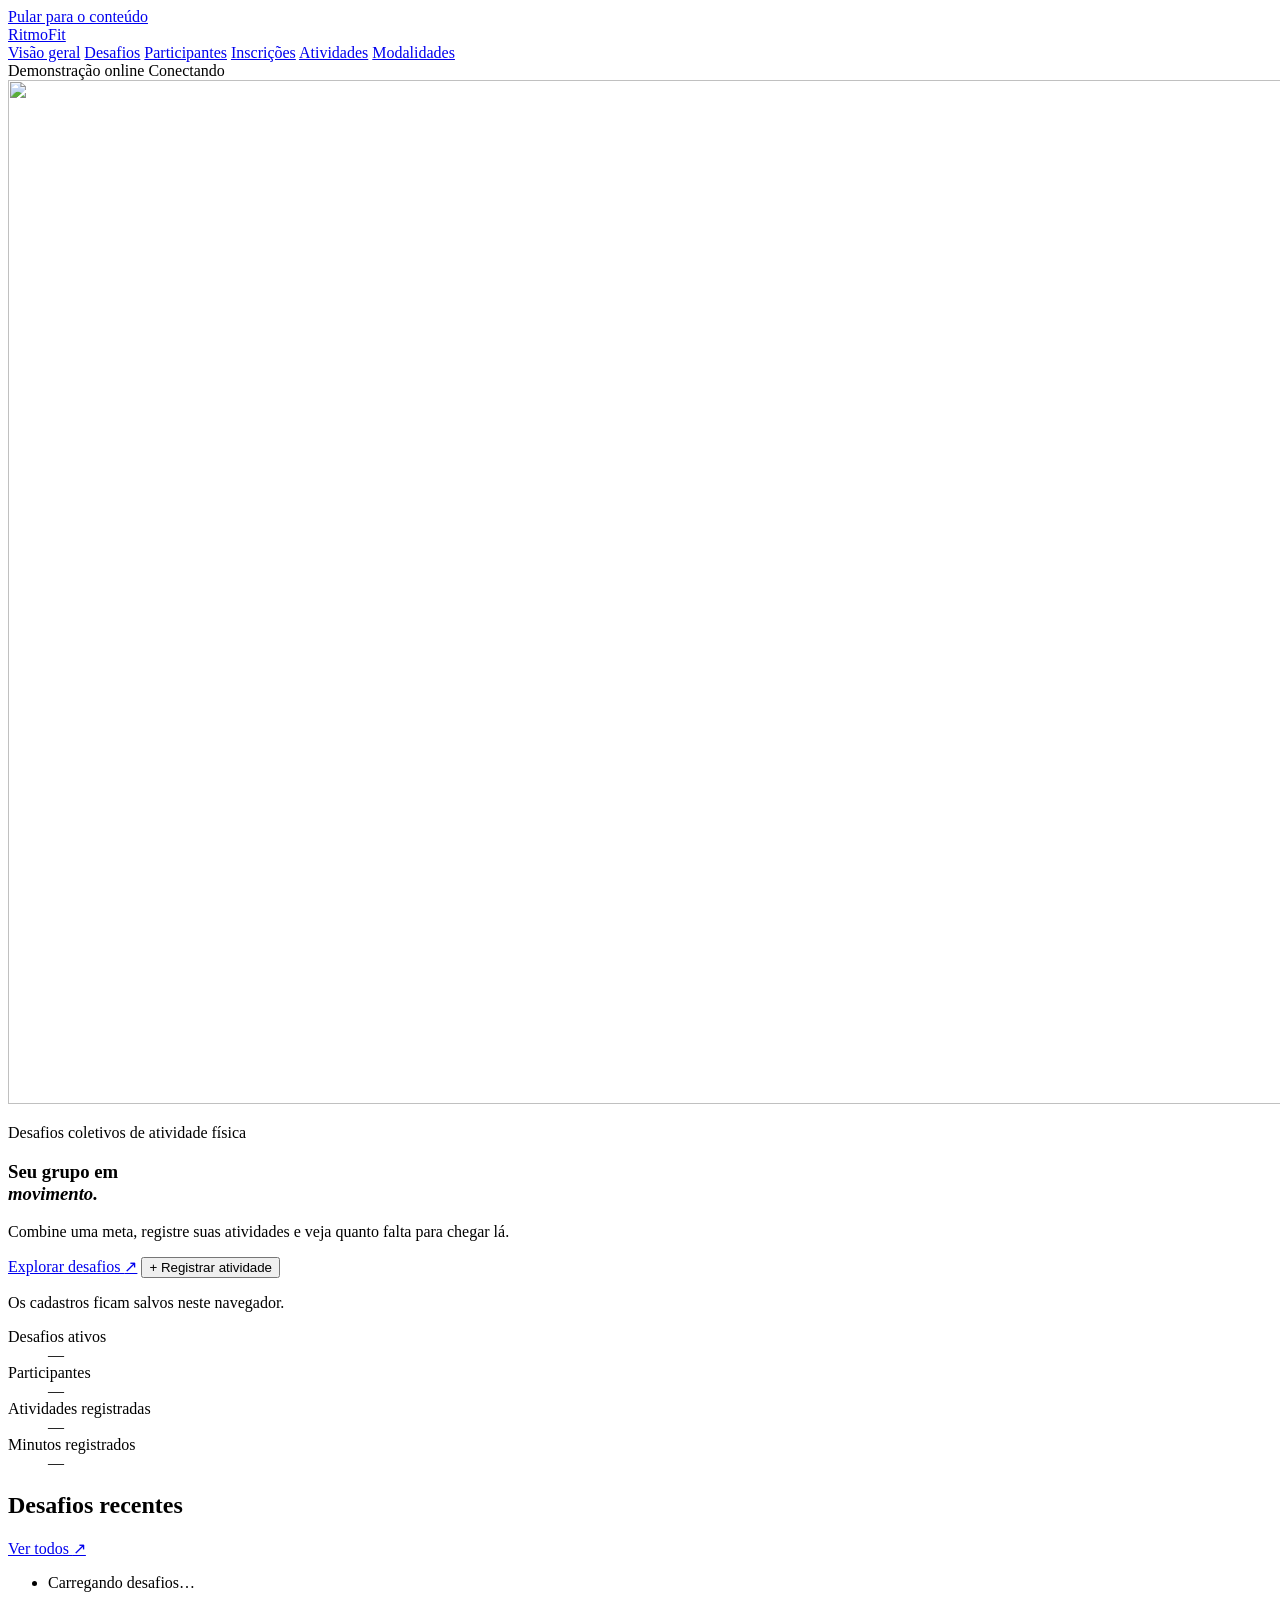
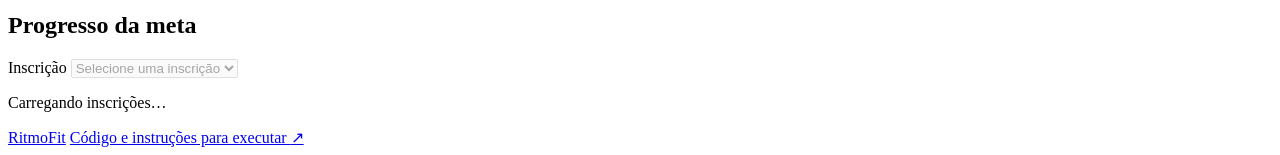
==== index.html @ 03f74335 "13/11" ====
<!doctype html>
<html lang="pt-BR">
<head>
  <meta charset="utf-8">
  <meta name="viewport" content="width=device-width, initial-scale=1">
  <meta name="description" content="Crie desafios de atividade física em grupo e acompanhe os minutos de cada participante.">
  <meta name="theme-color" content="#0b0c15">
  <title>RitmoFit | Desafios coletivos</title>
  <link rel="stylesheet" href="./static/css/estilo.css?v=db937c5cee65">

  <script src="./static/js/pages.js?v=b2388e2e23c5" defer></script>

  <script src="./static/js/ritmofit.js?v=a4e9eaf79529" defer></script>
</head>
<body class="modo-pages">
  <a class="pular" href="#conteudo">Pular para o conteúdo</a>
  <header class="topo">
    <div class="limite topo-interno">
      <a class="marca" href="#inicio" aria-label="RitmoFit, visão geral">
        <span class="marca-simbolo" aria-hidden="true"></span>
        <span>Ritmo<span class="marca-destaque">Fit</span></span>
      </a>
      <nav class="navegacao" aria-label="Navegação principal">
        <a href="#inicio" data-tela="inicio" aria-current="page">Visão geral</a>
        <a href="#desafios" data-tela="desafios">Desafios</a>
        <a href="#participantes" data-tela="participantes">Participantes</a>
        <a href="#inscricoes" data-tela="inscricoes">Inscrições</a>
        <a href="#atividades" data-tela="atividades">Atividades</a>
        <a href="#modalidades" data-tela="modalidades">Modalidades</a>
      </nav>
      <div class="topo-status">

        <span class="demo">Demonstração online</span>

        <span id="conexao" class="conexao" role="status">Conectando</span>
      </div>
    </div>
  </header>

  <main class="limite principal" id="conteudo" tabindex="-1">
    <div id="falha" class="aviso-rede" role="alert" hidden>
      <p id="texto-falha"></p>
      <button class="botao botao-secundario" id="recarregar" type="button">Tentar novamente</button>
    </div>

    <section id="tela-inicio" class="tela" aria-label="Visão geral">
      <section class="capa" aria-labelledby="titulo-capa">
        <img class="capa-foto" src="./static/images/pista-ritmofit.webp?v=980906ae7072" alt="" fetchpriority="high" width="1536" height="1024">
        <div class="capa-conteudo">
          <p class="capa-categoria">Desafios coletivos de atividade física</p>
          <h1 id="titulo-capa" tabindex="-1">Seu grupo em<br><em>movimento.</em></h1>
          <p class="capa-texto">Combine uma meta, registre suas atividades e veja quanto falta para chegar lá.</p>
          <div class="capa-acoes">
            <a class="botao botao-primario" href="#desafios">Explorar desafios <span aria-hidden="true">↗</span></a>
            <button class="botao botao-secundario" type="button" data-novo="atividades"><span aria-hidden="true">+</span> Registrar atividade</button>
          </div>

          <p class="capa-demonstracao">Os cadastros ficam salvos neste navegador.</p>

        </div>
      </section>

      <dl class="metricas" aria-label="Resumo do RitmoFit">
        <div class="metrica"><dt>Desafios ativos</dt><dd id="metrica-desafios">—</dd></div>
        <div class="metrica"><dt>Participantes</dt><dd id="metrica-participantes">—</dd></div>
        <div class="metrica"><dt>Atividades registradas</dt><dd id="metrica-atividades">—</dd></div>
        <div class="metrica"><dt>Minutos registrados</dt><dd id="metrica-minutos">—</dd></div>
      </dl>

      <div class="visao-geral">
        <section class="painel" aria-labelledby="titulo-recentes">
          <div class="painel-cabecalho">
            <h2 id="titulo-recentes">Desafios recentes</h2>
            <a class="atalho" href="#desafios">Ver todos <span aria-hidden="true">↗</span></a>
          </div>
          <ul class="resumo-lista" id="desafios-recentes">
            <li class="lista-vazia">Carregando desafios…</li>
          </ul>
        </section>

        <section class="painel painel-progresso" id="progresso" aria-labelledby="titulo-progresso">
          <div class="painel-cabecalho">
            <h2 id="titulo-progresso">Progresso da meta</h2>
            <button id="registrar-progresso" class="botao botao-compacto" type="button" hidden>+ Atividade</button>
          </div>
          <label class="rotulo" for="selecao-progresso">Inscrição</label>
          <select id="selecao-progresso" aria-describedby="mensagem-progresso" disabled>
            <option value="">Selecione uma inscrição</option>
          </select>
          <div id="medidor" class="progresso-conteudo" hidden>
            <div id="anel-progresso" class="anel" role="progressbar" aria-label="Porcentagem da meta" aria-valuemin="0" aria-valuemax="100" aria-valuenow="0">
              <span id="percentual">0%</span>
            </div>
            <div>
              <p class="progresso-total"><strong id="total-progresso">0</strong><span id="meta-progresso"></span></p>
              <p class="progresso-legenda" id="resumo-progresso"></p>
            </div>
          </div>
          <p id="mensagem-progresso" class="progresso-mensagem" role="status">Carregando inscrições…</p>
        </section>
      </div>
    </section>

    <section id="tela-desafios" class="tela" aria-labelledby="titulo-desafios" hidden>
      <div class="pagina-cabecalho">
        <div>
          <h1 id="titulo-desafios" tabindex="-1">Desafios</h1>
          <p>Defina a modalidade, o período e a meta em minutos de cada desafio.</p>
        </div>
        <button class="botao botao-primario" type="button" data-novo="desafios">+ Novo desafio</button>
      </div>
      <div class="filtros">
        <p id="contagem-desafios" aria-live="polite"></p>
        <div class="campo-filtro">
          <label for="filtro-desafios">Período</label>
          <select id="filtro-desafios">
            <option value="todos">Todos</option>
            <option value="ativo">Em andamento</option>
            <option value="agendado">Agendados</option>
            <option value="encerrado">Encerrados</option>
          </select>
        </div>
      </div>
      <div id="lista-desafios" class="grade-desafios"></div>
    </section>

    <section id="tela-participantes" class="tela" aria-labelledby="titulo-participantes" hidden>
      <div class="pagina-cabecalho">
        <div>
          <h1 id="titulo-participantes" tabindex="-1">Participantes</h1>
          <p>Cadastre as pessoas que vão participar dos desafios.</p>
        </div>
        <button class="botao botao-primario" type="button" data-novo="participantes">+ Novo participante</button>
      </div>
      <div class="tabela-painel">
        <table>
          <caption class="apenas-leitor">Participantes cadastrados</caption>
          <thead><tr><th scope="col">Nome</th><th scope="col">E-mail</th><th scope="col">Inscrições</th><th scope="col">Ações</th></tr></thead>
          <tbody id="lista-participantes"></tbody>
        </table>
      </div>
    </section>

    <section id="tela-inscricoes" class="tela" aria-labelledby="titulo-inscricoes" hidden>
      <div class="pagina-cabecalho">
        <div>
          <h1 id="titulo-inscricoes" tabindex="-1">Inscrições</h1>
          <p>Vincule os participantes aos desafios e consulte o progresso individual.</p>
        </div>
        <button class="botao botao-primario" type="button" data-novo="inscricoes">+ Nova inscrição</button>
      </div>
      <div class="tabela-painel">
        <table>
          <caption class="apenas-leitor">Inscrições nos desafios</caption>
          <thead><tr><th scope="col">Participante</th><th scope="col">Desafio</th><th scope="col">Data da inscrição</th><th scope="col">Ações</th></tr></thead>
          <tbody id="lista-inscricoes"></tbody>
        </table>
      </div>
    </section>

    <section id="tela-atividades" class="tela" aria-labelledby="titulo-atividades" hidden>
      <div class="pagina-cabecalho">
        <div>
          <h1 id="titulo-atividades" tabindex="-1">Atividades</h1>
          <p>Registre os minutos de cada atividade durante o período do desafio.</p>
        </div>
        <button class="botao botao-primario" type="button" data-novo="atividades">+ Registrar atividade</button>
      </div>
      <div class="tabela-painel">
        <table>
          <caption class="apenas-leitor">Atividades registradas</caption>
          <thead><tr><th scope="col">Participante</th><th scope="col">Desafio</th><th scope="col">Data</th><th scope="col">Duração</th><th scope="col">Ações</th></tr></thead>
          <tbody id="lista-atividades"></tbody>
        </table>
      </div>
    </section>

    <section id="tela-modalidades" class="tela" aria-labelledby="titulo-modalidades" hidden>
      <div class="pagina-cabecalho">
        <div>
          <h1 id="titulo-modalidades" tabindex="-1">Modalidades</h1>
          <p>Organize os tipos de atividade disponíveis para criar desafios.</p>
        </div>
        <button class="botao botao-primario" type="button" data-novo="modalidades">+ Nova modalidade</button>
      </div>
      <div class="tabela-painel">
        <table>
          <caption class="apenas-leitor">Modalidades cadastradas</caption>
          <thead><tr><th scope="col">Modalidade</th><th scope="col">Desafios vinculados</th><th scope="col">Ações</th></tr></thead>
          <tbody id="lista-modalidades"></tbody>
        </table>
      </div>
    </section>

    <noscript><p class="aviso-rede">Ative o JavaScript no navegador para usar os formulários e consultar os dados.</p></noscript>
  </main>

  <footer class="rodape limite">
    <a class="marca marca-rodape" href="#inicio"><span class="marca-simbolo" aria-hidden="true"></span><span>Ritmo<span class="marca-destaque">Fit</span></span></a>

    <a class="atalho" href="https://github.com/VictorHugodoCarmo/Projeto-RitmoFit#executar">Código e instruções para executar <span aria-hidden="true">↗</span></a>

  </footer>

  <dialog id="dialogo" class="janela" aria-labelledby="titulo-dialogo" aria-describedby="apoio-dialogo">
    <div class="janela-cabecalho">
      <div>
        <h2 id="titulo-dialogo"></h2>
        <p id="apoio-dialogo"></p>
      </div>
      <button class="fechar" type="button" data-fechar aria-label="Fechar">×</button>
    </div>
    <p id="erro-dialogo" class="mensagem-erro" role="alert" hidden></p>
    <div id="campos-dialogo"></div>
    <div class="janela-acoes">
      <button type="button" class="botao botao-secundario" data-fechar>Cancelar</button>
      <button type="submit" form="formulario-registro" id="salvar" class="botao botao-primario">Salvar</button>
    </div>
  </dialog>

  <template id="campos-participantes">
    <label for="participante-nome">Nome</label>
    <input id="participante-nome" name="nome" type="text" placeholder="Ex. Ana Ribeiro" autocomplete="name" required maxlength="100">
    <label for="participante-email">E-mail</label>
    <input id="participante-email" name="email" type="email" placeholder="nome@exemplo.com" autocomplete="email" required maxlength="100">
  </template>

  <template id="campos-modalidades">
    <label for="modalidade-nome">Nome da modalidade</label>
    <input id="modalidade-nome" name="nome" type="text" placeholder="Ex. Caminhada" required maxlength="50">
  </template>

  <template id="campos-desafios">
    <label for="desafio-titulo">Título</label>
    <input id="desafio-titulo" name="titulo" type="text" placeholder="Ex. Caminhada da semana" required maxlength="100">
    <label for="desafio-modalidade">Modalidade</label>
    <select id="desafio-modalidade" name="id_modalidade" required></select>
    <div class="campos-linha">
      <div><label for="desafio-inicio">Data de início</label><input id="desafio-inicio" name="data_inicio" type="date" required></div>
      <div><label for="desafio-fim">Data de fim</label><input id="desafio-fim" name="data_fim" type="date" required></div>
    </div>
    <label for="desafio-meta">Meta individual em minutos</label>
    <input id="desafio-meta" name="meta_minutos" type="number" min="1" step="1" placeholder="90" required>
  </template>

  <template id="campos-inscricoes">
    <label for="inscricao-participante">Participante</label>
    <select id="inscricao-participante" name="id_participante" required></select>
    <label for="inscricao-desafio">Desafio</label>
    <select id="inscricao-desafio" name="id_desafio" required></select>
    <label for="inscricao-data">Data da inscrição</label>
    <input id="inscricao-data" name="data_inscricao" type="date" required>
  </template>

  <template id="campos-atividades">
    <label for="atividade-inscricao">Inscrição</label>
    <select id="atividade-inscricao" name="id_inscricao" required aria-describedby="periodo-atividade"></select>
    <p id="periodo-atividade" class="ajuda-campo"></p>
    <div class="campos-linha">
      <div><label for="atividade-data">Data da atividade</label><input id="atividade-data" name="data_atividade" type="date" required></div>
      <div><label for="atividade-duracao">Duração em minutos</label><input id="atividade-duracao" name="duracao_minutos" type="number" min="1" step="1" placeholder="30" required></div>
    </div>
  </template>

  <div id="notificacao" class="notificacao" hidden>
    <p id="texto-notificacao" role="status"></p>
    <button type="button" class="fechar" id="fechar-notificacao" aria-label="Dispensar mensagem">×</button>
  </div>
</body>
</html>
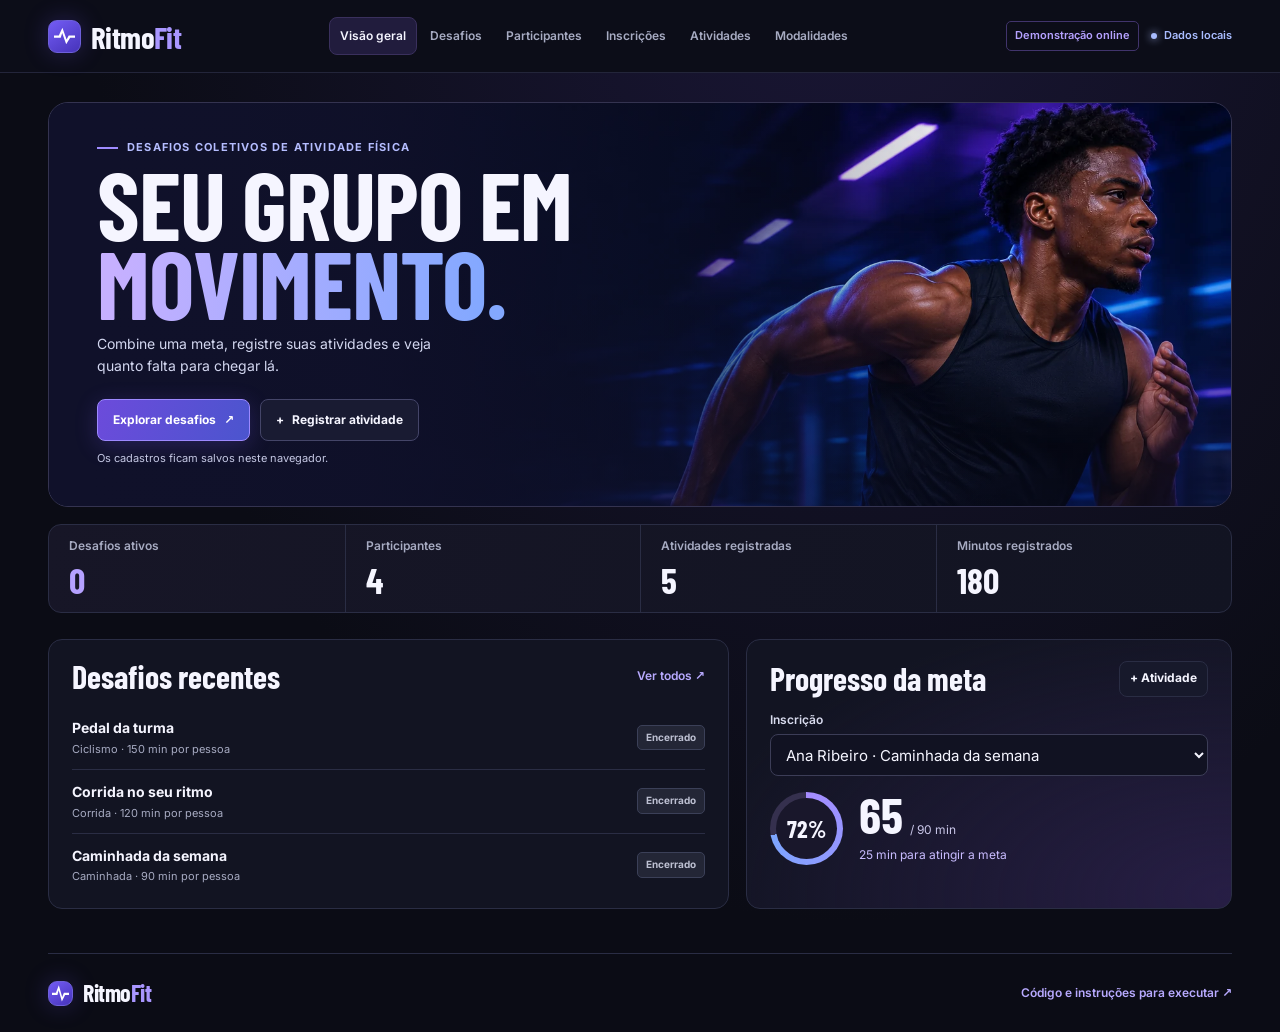
==== commit 1e9c3b6e: "Corrige a publicação com o index na raiz" ====
--- a/index.html
+++ b/index.html
@@ -6,11 +6,11 @@
   <meta name="description" content="Crie desafios de atividade física em grupo e acompanhe os minutos de cada participante.">
   <meta name="theme-color" content="#0b0c15">
   <title>RitmoFit | Desafios coletivos</title>
-  <link rel="stylesheet" href="./static/css/estilo.css?v=db937c5cee65">
-
-  <script src="./static/js/pages.js?v=b2388e2e23c5" defer></script>
-
-  <script src="./static/js/ritmofit.js?v=a4e9eaf79529" defer></script>
+  <link rel="stylesheet" href="./docs/static/css/estilo.css?v=db937c5cee65">
+
+  <script src="./docs/static/js/pages.js?v=b2388e2e23c5" defer></script>
+
+  <script src="./docs/static/js/ritmofit.js?v=a4e9eaf79529" defer></script>
 </head>
 <body class="modo-pages">
   <a class="pular" href="#conteudo">Pular para o conteúdo</a>
@@ -45,7 +45,7 @@
 
     <section id="tela-inicio" class="tela" aria-label="Visão geral">
       <section class="capa" aria-labelledby="titulo-capa">
-        <img class="capa-foto" src="./static/images/pista-ritmofit.webp?v=980906ae7072" alt="" fetchpriority="high" width="1536" height="1024">
+        <img class="capa-foto" src="./docs/static/images/pista-ritmofit.webp?v=980906ae7072" alt="" fetchpriority="high" width="1536" height="1024">
         <div class="capa-conteudo">
           <p class="capa-categoria">Desafios coletivos de atividade física</p>
           <h1 id="titulo-capa" tabindex="-1">Seu grupo em<br><em>movimento.</em></h1>
--- a/docs/static/css/estilo.css
+++ b/docs/static/css/estilo.css
@@ -0,0 +1,547 @@
+@font-face {
+  font-family: Inter;
+  src: url("../fonts/inter-variavel.woff2") format("woff2");
+  font-weight: 400 700;
+  font-display: swap;
+}
+
+@font-face {
+  font-family: "Barlow Condensed";
+  src: url("../fonts/barlow-condensed-700.woff2") format("woff2");
+  font-weight: 700;
+  font-display: swap;
+}
+
+:root {
+  color-scheme: dark;
+  --fundo: #0b0c15;
+  --painel: #121422;
+  --superficie: #17192b;
+  --linha: #2a2d44;
+  --texto: #f5f5ff;
+  --suave: #a7abc2;
+  --violeta: #b5a1ff;
+  --azul: #a9bcff;
+  --erro: #ffb3c1;
+  --titulo: "Barlow Condensed", "Arial Narrow", sans-serif;
+}
+
+*, *::before, *::after { box-sizing: border-box; }
+[hidden] { display: none !important; }
+
+body {
+  margin: 0;
+  min-height: 100vh;
+  background: radial-gradient(ellipse at 66% -16%, #1b1738, transparent 48rem), var(--fundo);
+  color: var(--texto);
+  font: 400 15px/1.55 Inter, system-ui, sans-serif;
+}
+
+h1, h2, h3, p, dl, dd { margin: 0; }
+a { color: inherit; text-decoration: none; }
+button, select, input { font: inherit; }
+button, select { cursor: pointer; }
+button:disabled, select:disabled { cursor: not-allowed; opacity: .62; }
+button:focus-visible, a:focus-visible, input:focus-visible, select:focus-visible, [tabindex="-1"]:focus-visible {
+  outline: 2px solid #a5b7ff;
+  outline-offset: 4px;
+}
+
+.limite {
+  width: min(1320px, calc(100% - 96px));
+  margin-inline: auto;
+}
+
+.pular, .apenas-leitor {
+  position: absolute;
+  width: 1px;
+  height: 1px;
+  overflow: hidden;
+  clip-path: inset(50%);
+}
+
+.pular:focus {
+  z-index: 10;
+  inset: 12px auto auto 12px;
+  width: auto;
+  height: auto;
+  padding: 10px 16px;
+  background: var(--superficie);
+  clip-path: none;
+}
+
+.topo {
+  background: #0c0d18;
+  border-bottom: 1px solid #23253a;
+}
+
+.topo-interno {
+  min-height: 72px;
+  display: grid;
+  grid-template-columns: auto minmax(0, 1fr) auto;
+  gap: 24px;
+  align-items: center;
+}
+
+.marca {
+  display: inline-flex;
+  align-items: center;
+  gap: 10px;
+  width: max-content;
+  font-family: var(--titulo);
+  font-size: 31px;
+  font-weight: 700;
+  line-height: 1;
+  letter-spacing: -.02em;
+}
+
+.marca-destaque { color: #a996ff; }
+
+.marca-simbolo {
+  display: grid;
+  place-items: center;
+  width: 33px;
+  height: 33px;
+  border: 1px solid #6e60db;
+  border-radius: 9px;
+  background: linear-gradient(145deg, #735cf4, #4633ba);
+  box-shadow: 0 0 23px #6950eb46;
+}
+
+.marca-simbolo::before {
+  content: "";
+  width: 21px;
+  height: 17px;
+  background: white;
+  clip-path: polygon(0 47%, 23% 47%, 40% 2%, 60% 71%, 70% 47%, 100% 47%, 100% 60%, 77% 60%, 58% 98%, 39% 32%, 32% 60%, 0 60%);
+}
+
+.navegacao {
+  display: flex;
+  justify-content: center;
+  gap: 2px;
+  min-width: 0;
+}
+
+.navegacao a {
+  padding: 9px 10px;
+  border: 1px solid transparent;
+  border-radius: 8px;
+  color: var(--suave);
+  font-size: 12px;
+  font-weight: 600;
+  white-space: nowrap;
+}
+
+.navegacao a:hover, .navegacao a[aria-current="page"] {
+  color: var(--texto);
+  background: #211c3d;
+  border-color: #3a305d;
+}
+
+.topo-status { display: flex; align-items: center; gap: 12px; }
+.conexao, .demo {
+  display: inline-flex;
+  align-items: center;
+  gap: 7px;
+  color: var(--azul);
+  font-size: 11px;
+  font-weight: 600;
+  white-space: nowrap;
+}
+
+.conexao::before {
+  content: "";
+  width: 6px;
+  height: 6px;
+  border-radius: 50%;
+  background: currentColor;
+  box-shadow: 0 0 8px currentColor;
+}
+
+.conexao.offline { color: var(--erro); }
+.demo { padding: 5px 8px; border: 1px solid #41346c; border-radius: 5px; color: var(--violeta); }
+.principal { padding-block: 29px 44px; min-height: calc(100vh - 152px); }
+
+.capa {
+  isolation: isolate;
+  position: relative;
+  display: flex;
+  align-items: center;
+  overflow: hidden;
+  min-height: 373px;
+  border: 1px solid #343350;
+  border-radius: 20px;
+  background: #0b102b;
+}
+
+.capa-foto {
+  position: absolute;
+  inset: 0 0 0 auto;
+  z-index: -2;
+  width: 83%;
+  height: 100%;
+  object-fit: cover;
+  object-position: 70% 9%;
+}
+
+.capa::after {
+  content: "";
+  position: absolute;
+  z-index: -1;
+  inset: 0;
+  background: linear-gradient(90deg, #10112a 3%, #10112aeb 27%, #10112a66 57%, transparent 81%),
+    linear-gradient(0deg, #090c1f8c, transparent 56%);
+}
+
+.capa-conteudo { padding: 36px 48px 39px; width: min(100%, 660px); }
+.capa-categoria {
+  display: flex;
+  align-items: center;
+  gap: 9px;
+  color: #b5bdff;
+  font-size: 11px;
+  font-weight: 700;
+  letter-spacing: .11em;
+  text-transform: uppercase;
+}
+
+.capa-categoria::before { content: ""; width: 21px; height: 2px; background: #9f8cff; }
+.capa h1 {
+  margin: 8px 0 12px;
+  font: 700 clamp(4rem, 7.5vw, 6.75rem)/.82 var(--titulo);
+  letter-spacing: -.012em;
+  text-transform: uppercase;
+}
+
+.capa h1 em {
+  background: linear-gradient(95deg, #c6b0ff 5%, #83a8ff 94%);
+  background-clip: text;
+  color: transparent;
+  font-style: normal;
+}
+
+.capa-texto { max-width: 360px; color: #d3d7f0; font-size: 14px; }
+.capa-demonstracao { margin-top: 9px; color: #c5c8e4; font-size: 11px; }
+.capa-acoes, .acoes-registro { display: flex; flex-wrap: wrap; gap: 8px; }
+.capa-acoes { margin-top: 22px; gap: 10px; }
+
+.botao {
+  display: inline-flex;
+  justify-content: center;
+  align-items: center;
+  gap: 8px;
+  min-height: 42px;
+  padding: 9px 15px;
+  border: 1px solid var(--linha);
+  border-radius: 8px;
+  background: var(--superficie);
+  color: var(--texto);
+  font-size: 12px;
+  font-weight: 700;
+  text-align: center;
+  transition: background .15s, border-color .15s, box-shadow .15s;
+}
+
+.botao-primario {
+  background: linear-gradient(110deg, #6c4bdb, #4b55ce);
+  border-color: #9d89ff;
+  color: white;
+  box-shadow: 0 5px 22px #7458ed3b;
+}
+
+.botao-primario:hover { background: linear-gradient(110deg, #7955ed, #565edb); box-shadow: 0 5px 25px #7458ed66; }
+.botao-secundario { background: #191b32; border-color: #444568; }
+.botao-secundario:hover, .botao-compacto:hover { background: #272442; border-color: #6d5aa5; }
+.botao-compacto { min-height: 36px; padding: 6px 10px; font-size: 12px; }
+.botao-excluir { color: var(--erro); }
+.botao-perigo { background: #742b49; border-color: #d7779d; color: white; }
+.botao-perigo:hover { background: #8e3859; }
+
+.metricas {
+  display: grid;
+  grid-template-columns: repeat(4, minmax(0, 1fr));
+  margin: 17px 0 26px;
+  border: 1px solid var(--linha);
+  border-radius: 13px;
+  background: linear-gradient(105deg, #171627, #121422);
+}
+
+.metrica { padding: 12px 20px 15px; }
+.metrica + .metrica { border-left: 1px solid var(--linha); }
+.metrica dt { color: var(--suave); font-size: 12px; font-weight: 600; }
+.metrica dd { color: var(--texto); font: 700 36px/.98 var(--titulo); margin-top: 6px; }
+.metrica:first-child dd { color: var(--violeta); }
+
+.visao-geral { display: grid; grid-template-columns: minmax(0, 1.4fr) minmax(0, 1fr); gap: 17px; }
+.painel, .tabela-painel, .cartao-desafio {
+  min-width: 0;
+  border: 1px solid var(--linha);
+  border-radius: 14px;
+  background: var(--painel);
+}
+
+.painel { padding: 21px 23px 23px; }
+.painel-progresso { background: radial-gradient(ellipse at 100% 95%, #271e45, transparent 80%), var(--painel); }
+.painel-cabecalho, .pagina-cabecalho, .filtros {
+  display: flex;
+  align-items: center;
+  justify-content: space-between;
+  gap: 12px;
+}
+
+.painel h2 { font: 700 32px/.98 var(--titulo); }
+.atalho { color: #b8aaff; font-size: 12px; font-weight: 600; white-space: nowrap; }
+.atalho:hover { text-decoration: underline; }
+.resumo-lista { margin: 14px 0 0; padding: 0; list-style: none; }
+.resumo-item {
+  display: flex;
+  align-items: center;
+  justify-content: space-between;
+  gap: 10px;
+  padding-block: 11px;
+  border-bottom: 1px solid var(--linha);
+}
+
+.resumo-item:last-child { border-bottom: 0; padding-bottom: 0; }
+.resumo-item strong { display: block; font-size: 14px; overflow-wrap: anywhere; }
+.resumo-item small { display: block; margin-top: 2px; color: var(--suave); font-size: 11px; }
+.selo {
+  flex: 0 0 auto;
+  padding: 4px 8px;
+  border: 1px solid #44346b;
+  border-radius: 5px;
+  background: #241d3c;
+  color: #c6b4ff;
+  font-size: 10px;
+  font-weight: 700;
+}
+.selo.agendado { color: #b5c9ff; background: #1c2847; border-color: #354a76; }
+.selo.encerrado { color: #bdc0d2; background: #232636; border-color: #3b4058; }
+.lista-vazia, .progresso-mensagem { color: var(--suave); font-size: 13px; }
+.lista-vazia { padding-block: 12px; }
+
+label { color: #d9dcef; font-size: 12px; font-weight: 600; }
+.rotulo { display: block; margin: 14px 0 5px; }
+select, input {
+  width: 100%;
+  min-height: 42px;
+  min-width: 0;
+  padding: 8px 11px;
+  color: var(--texto);
+  background: #111222;
+  border: 1px solid #3c3d57;
+  border-radius: 8px;
+}
+
+select { padding-right: 22px; }
+input::placeholder { color: #8589a4; }
+.progresso-conteudo { display: flex; align-items: center; gap: 16px; margin-top: 16px; }
+.anel {
+  --percentual: 0%;
+  position: relative;
+  display: grid;
+  place-items: center;
+  flex: 0 0 73px;
+  width: 73px;
+  height: 73px;
+  border-radius: 50%;
+  background: conic-gradient(#a68cff, #7ca6ff var(--percentual), #35304e var(--percentual));
+}
+.anel::before { content: ""; position: absolute; inset: 6px; border-radius: 50%; background: #19172b; }
+.anel span { z-index: 1; font: 700 24px var(--titulo); }
+.progresso-total { display: flex; flex-wrap: wrap; align-items: baseline; gap: 7px; }
+.progresso-total strong { font: 700 50px/.85 var(--titulo); color: var(--texto); }
+.progresso-total span { font-size: 12px; color: #c9c6e8; }
+.progresso-legenda { margin-top: 7px; font-size: 12px; color: #c9bcff; }
+.progresso-mensagem { margin-top: 10px; }
+
+.pagina-cabecalho {
+  align-items: flex-end;
+  padding: 14px 0 23px;
+  border-bottom: 1px solid var(--linha);
+  margin-bottom: 20px;
+}
+.pagina-cabecalho h1 { font: 700 clamp(3.2rem, 8vw, 5.25rem)/.96 var(--titulo); text-transform: uppercase; }
+.pagina-cabecalho p { margin-top: 8px; color: var(--suave); }
+.pagina-cabecalho > button { flex: 0 0 auto; }
+.filtros { margin-bottom: 16px; }
+.filtros > p { color: var(--suave); font-size: 13px; }
+.campo-filtro { display: flex; align-items: center; gap: 8px; }
+.campo-filtro select { min-width: 155px; }
+.grade-desafios { display: grid; grid-template-columns: repeat(3, minmax(0, 1fr)); gap: 15px; }
+.cartao-desafio { position: relative; padding: 17px; background: linear-gradient(145deg, #1d1930, var(--painel) 63%); }
+.cartao-topo { display: flex; justify-content: space-between; align-items: center; gap: 8px; color: var(--azul); font-size: 12px; overflow-wrap: anywhere; }
+.cartao-desafio h2 { margin-top: 13px; font: 700 34px/.99 var(--titulo); overflow-wrap: anywhere; }
+.cartao-periodo { color: var(--suave); font-size: 12px; margin-top: 8px; }
+.cartao-meta { color: var(--violeta); font: 700 38px/.95 var(--titulo); margin-top: 18px; }
+.cartao-meta small { font: 500 11px/1.5 Inter, sans-serif; color: var(--suave); }
+.cartao-desafio .acoes-registro { margin-top: 15px; padding-top: 12px; border-top: 1px solid var(--linha); }
+.estado-vazio {
+  grid-column: 1 / -1;
+  margin: 0;
+  padding: 24px;
+  border: 1px dashed #424361;
+  border-radius: 12px;
+  color: var(--suave);
+  background: #121423;
+}
+
+.tabela-painel { overflow: auto; }
+table { width: 100%; border-collapse: collapse; text-align: left; }
+th, td { padding: 15px 17px; vertical-align: middle; overflow-wrap: anywhere; }
+th { color: #bdc0d7; font-size: 12px; font-weight: 600; background: #191b2e; }
+td { border-top: 1px solid var(--linha); color: #e0e2f2; font-size: 13px; }
+td:first-child { font-weight: 600; }
+td:last-child { min-width: 169px; }
+tbody tr:hover { background: #17192a; }
+.linha-vazia td { font-weight: 400; color: var(--suave); }
+
+.rodape {
+  min-height: 79px;
+  border-top: 1px solid var(--linha);
+  display: flex;
+  justify-content: space-between;
+  align-items: center;
+  gap: 12px;
+  color: var(--suave);
+  font-size: 11px;
+}
+.marca-rodape { font-size: 24px; color: var(--texto); }
+.marca-rodape .marca-simbolo { width: 25px; height: 25px; }
+.marca-rodape .marca-simbolo::before { width: 17px; }
+
+.janela {
+  width: min(520px, calc(100% - 28px));
+  max-height: calc(100dvh - 30px);
+  overflow: auto;
+  padding: 23px;
+  border: 1px solid #494469;
+  border-radius: 16px;
+  background: linear-gradient(155deg, #231e38, #141524 47%);
+  color: var(--texto);
+  box-shadow: 0 22px 80px #03030abe;
+}
+.janela::backdrop { background: #050610cc; backdrop-filter: blur(4px); }
+.janela-cabecalho { display: flex; justify-content: space-between; align-items: flex-start; gap: 12px; margin-bottom: 15px; }
+.janela-cabecalho h2 { font: 700 37px/.98 var(--titulo); }
+.janela-cabecalho p { margin-top: 7px; color: var(--suave); font-size: 13px; }
+.fechar {
+  display: grid;
+  place-items: center;
+  flex: 0 0 34px;
+  width: 34px;
+  height: 34px;
+  border: 1px solid transparent;
+  border-radius: 8px;
+  background: transparent;
+  color: var(--suave);
+  font-size: 23px;
+  line-height: 1;
+}
+.fechar:hover { border-color: var(--linha); background: var(--superficie); color: white; }
+.formulario { display: grid; gap: 7px; }
+.formulario > label:not(:first-child) { margin-top: 5px; }
+.campos-linha { display: grid; grid-template-columns: 1fr 1fr; gap: 10px; margin-top: 5px; }
+.campos-linha > div { display: grid; gap: 6px; min-width: 0; }
+.ajuda-campo { min-height: 17px; color: var(--suave); font-size: 11px; }
+.janela-acoes { display: flex; justify-content: flex-end; gap: 8px; margin-top: 18px; padding-top: 14px; border-top: 1px solid var(--linha); }
+.mensagem-erro {
+  padding: 9px 12px;
+  margin-bottom: 12px;
+  border: 1px solid #823d5a;
+  border-radius: 8px;
+  color: var(--erro);
+  background: #361a2d;
+  font-size: 13px;
+}
+.aviso-rede {
+  display: flex;
+  flex-wrap: wrap;
+  align-items: center;
+  justify-content: space-between;
+  gap: 12px;
+  padding: 13px;
+  margin-bottom: 14px;
+  border: 1px solid #743650;
+  border-radius: 10px;
+  color: var(--erro);
+  background: #321c2b;
+}
+.notificacao {
+  position: fixed;
+  z-index: 3;
+  bottom: 20px;
+  right: 20px;
+  display: flex;
+  align-items: center;
+  gap: 10px;
+  max-width: min(410px, calc(100% - 40px));
+  padding: 9px 10px 9px 14px;
+  border: 1px solid #5d4e97;
+  border-radius: 10px;
+  background: #242044;
+  box-shadow: 0 10px 30px #05051099;
+  color: #eee8ff;
+  font-size: 13px;
+}
+
+@media (max-width: 1040px) {
+  .limite { width: calc(100% - 58px); }
+  .topo-interno { gap: 13px; }
+  .navegacao a { padding-inline: 7px; }
+  .topo-status { gap: 7px; }
+}
+
+@media (max-width: 870px) {
+  .topo-interno { grid-template-columns: 1fr auto; row-gap: 0; }
+  .topo-interno > .marca, .topo-status { margin-block: 13px; }
+  .navegacao { grid-column: 1 / -1; grid-row: 2; justify-content: flex-start; overflow-x: auto; padding-bottom: 8px; }
+  .grade-desafios { grid-template-columns: repeat(2, minmax(0, 1fr)); }
+}
+
+@media (max-width: 660px) {
+  .limite { width: calc(100% - 30px); }
+  .navegacao { display: grid; grid-template-columns: repeat(3, minmax(0, 1fr)); gap: 4px; overflow: visible; }
+  .navegacao a { padding: 7px 2px; font-size: 11px; text-align: center; }
+  .principal { padding-top: 14px; }
+  .capa { min-height: 410px; align-items: flex-end; }
+  .capa-foto { width: 100%; object-position: 75% 24%; }
+  .capa::after { background: linear-gradient(0deg, #101127 2%, #101127ee 23%, #1011278c 56%, #10112715 90%), linear-gradient(90deg, #101127ae, transparent 80%); }
+  .capa-conteudo { padding: 22px 18px; }
+  .capa h1 { font-size: clamp(3.7rem, 12vw, 5rem); }
+  .capa-categoria { font-size: 9px; letter-spacing: .08em; }
+  .capa-acoes { margin-top: 15px; }
+  .capa-acoes .botao { padding-inline: 10px; }
+  .metricas { grid-template-columns: repeat(2, minmax(0, 1fr)); margin-bottom: 15px; }
+  .metrica { padding-inline: 12px; }
+  .metrica:nth-child(3) { border-left: 0; }
+  .metrica:nth-child(n + 3) { border-top: 1px solid var(--linha); }
+  .visao-geral, .grade-desafios { grid-template-columns: 1fr; gap: 12px; }
+  .painel { padding-inline: 16px; }
+  .pagina-cabecalho { align-items: flex-start; flex-direction: column; }
+  .tabela-painel table, .tabela-painel tbody { display: block; }
+  .tabela-painel thead { position: absolute; width: 1px; height: 1px; overflow: hidden; clip-path: inset(50%); }
+  .tabela-painel tr { display: block; padding: 13px 15px; }
+  .tabela-painel tr + tr { border-top: 1px solid var(--linha); }
+  .tabela-painel td { display: block; padding: 3px 0; border: 0; }
+  .tabela-painel td:first-child { margin-bottom: 2px; font-size: 15px; }
+  .tabela-painel td:last-child { padding-top: 8px; }
+  .tabela-painel td[data-rotulo]:not(:first-child) { display: grid; grid-template-columns: minmax(76px, 37%) 1fr; gap: 8px; }
+  .tabela-painel td[data-rotulo]:not(:first-child)::before { content: attr(data-rotulo); color: var(--suave); font-size: 11px; }
+  .rodape { flex-wrap: wrap; padding-block: 15px; }
+}
+
+@media (max-width: 390px) {
+  .campos-linha { grid-template-columns: 1fr; }
+  .topo-interno { column-gap: 8px; }
+  .topo-interno .marca { font-size: 28px; gap: 7px; }
+  .topo-interno .marca-simbolo { width: 29px; height: 29px; }
+  .topo-status { gap: 5px; }
+  .topo-status > span { font-size: 10px; }
+  .demo { padding-inline: 5px; }
+}
+
+@media (prefers-reduced-motion: reduce) {
+  *, *::before, *::after { transition: none !important; }
+}
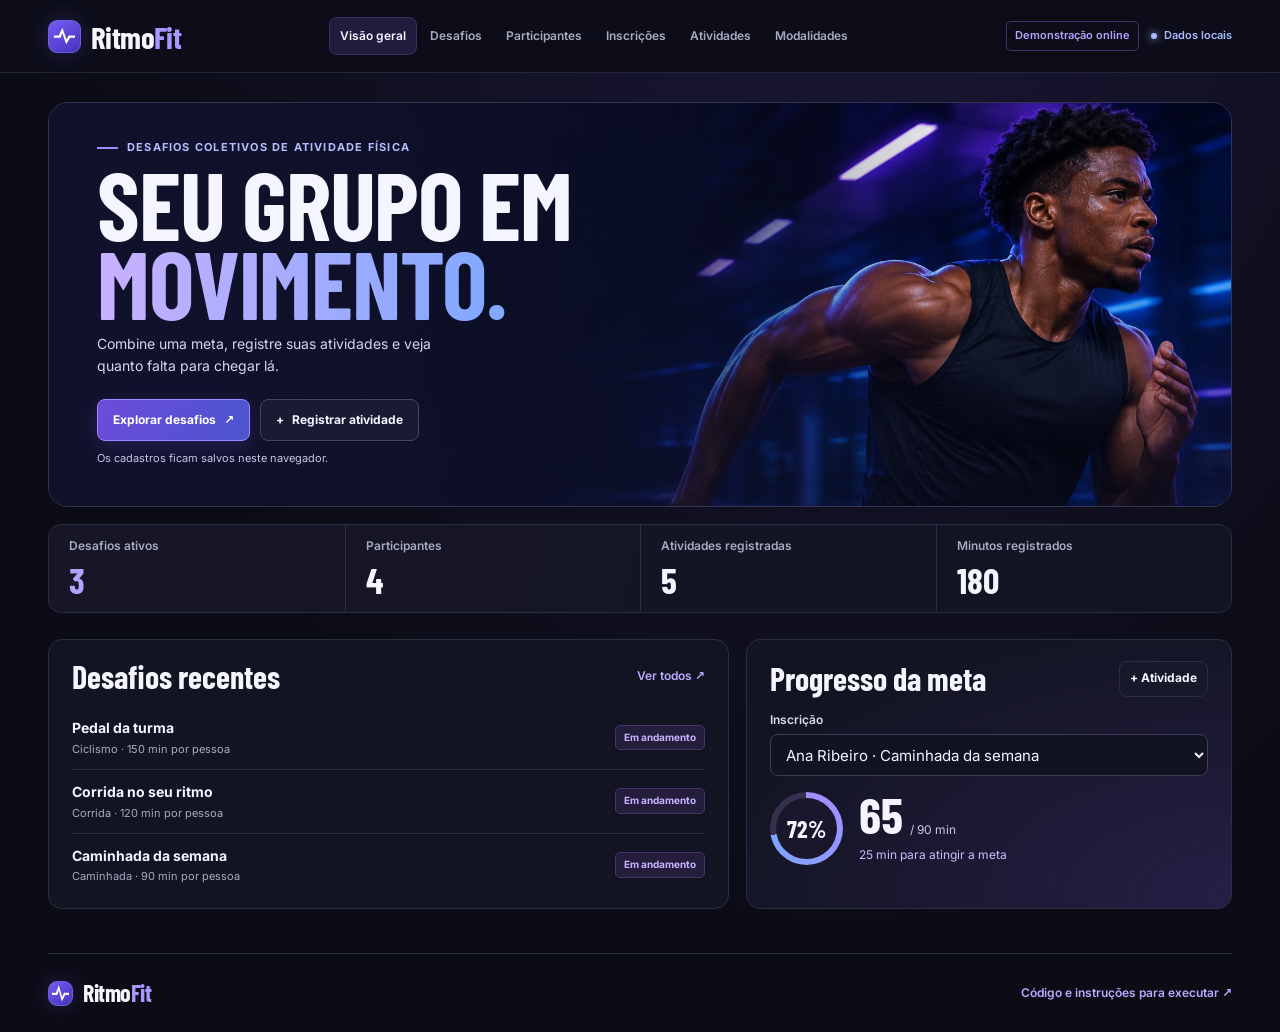
==== commit f02bf742: "Atualiza as datas da demonstração em cada visita" ====
--- a/index.html
+++ b/index.html
@@ -8,7 +8,7 @@
   <title>RitmoFit | Desafios coletivos</title>
   <link rel="stylesheet" href="./docs/static/css/estilo.css?v=db937c5cee65">
 
-  <script src="./docs/static/js/pages.js?v=b2388e2e23c5" defer></script>
+  <script src="./docs/static/js/pages.js?v=0011374afb2a" defer></script>
 
   <script src="./docs/static/js/ritmofit.js?v=a4e9eaf79529" defer></script>
 </head>
